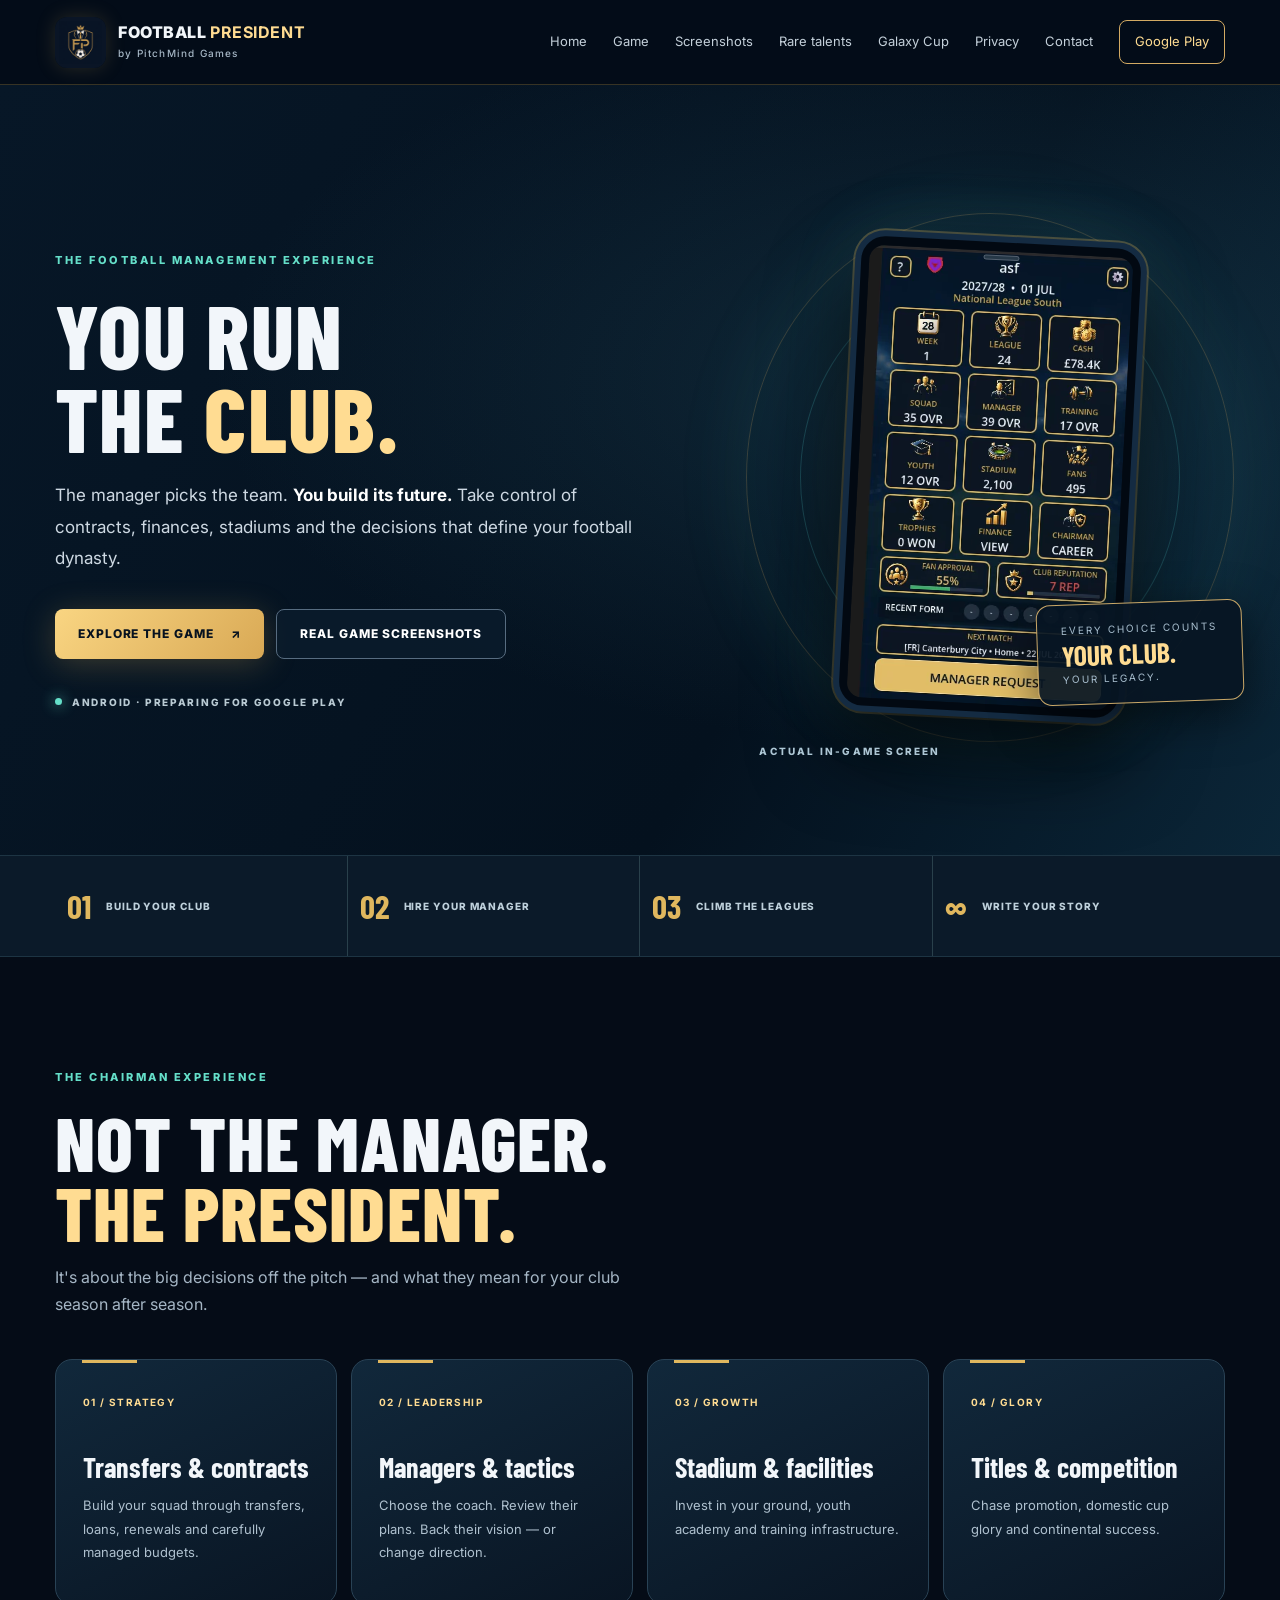
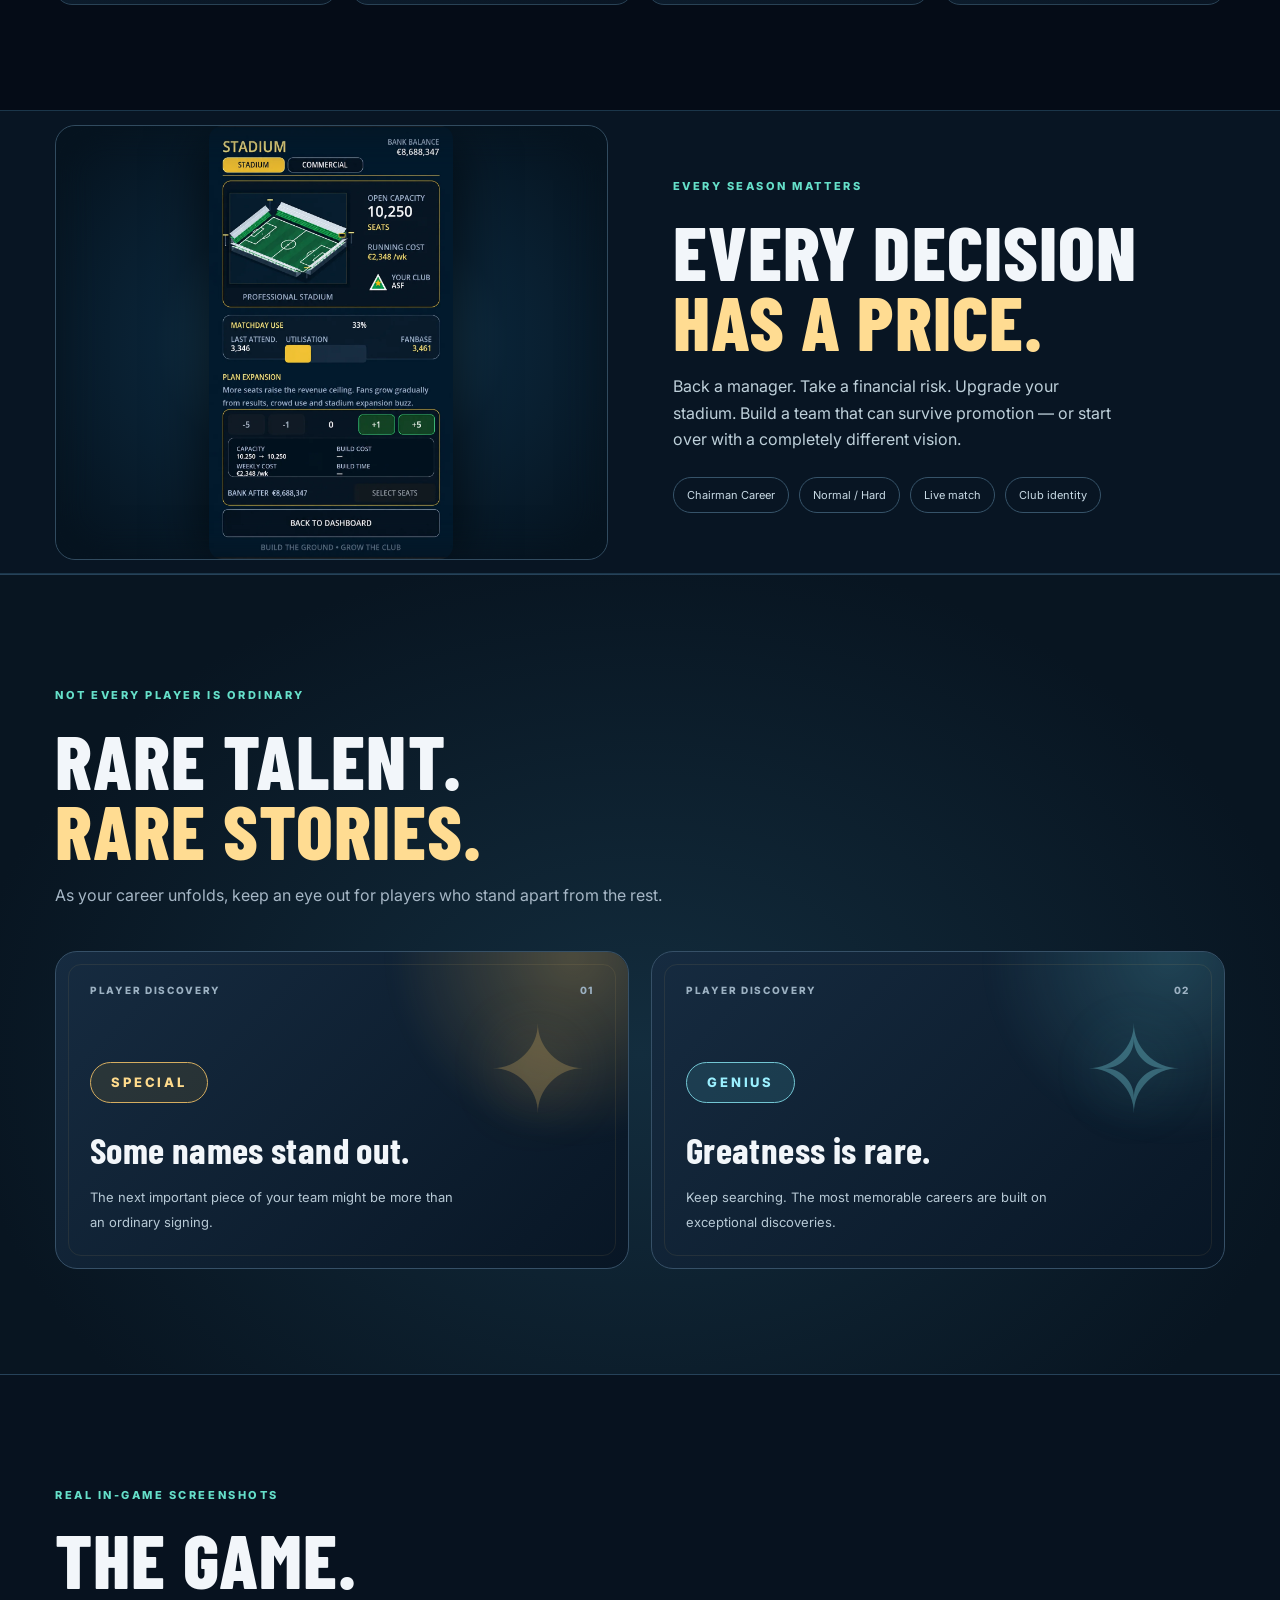
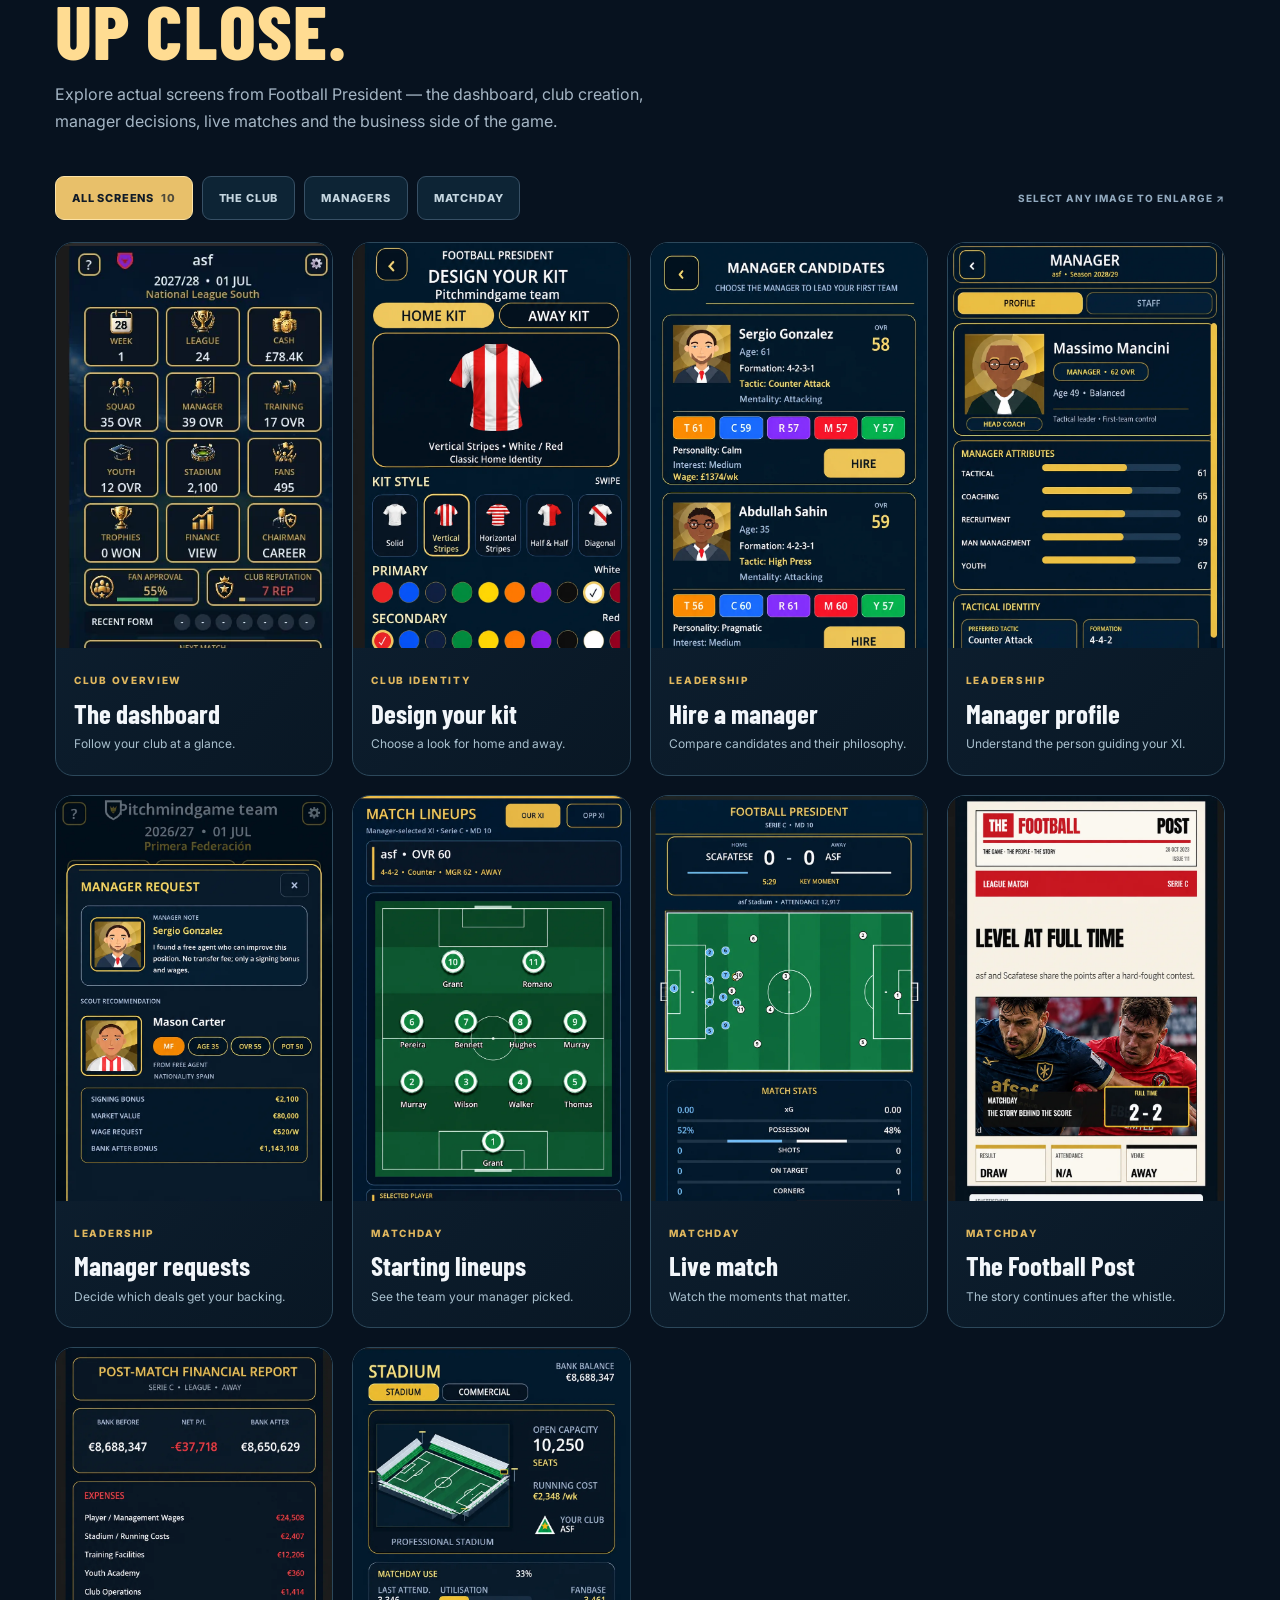
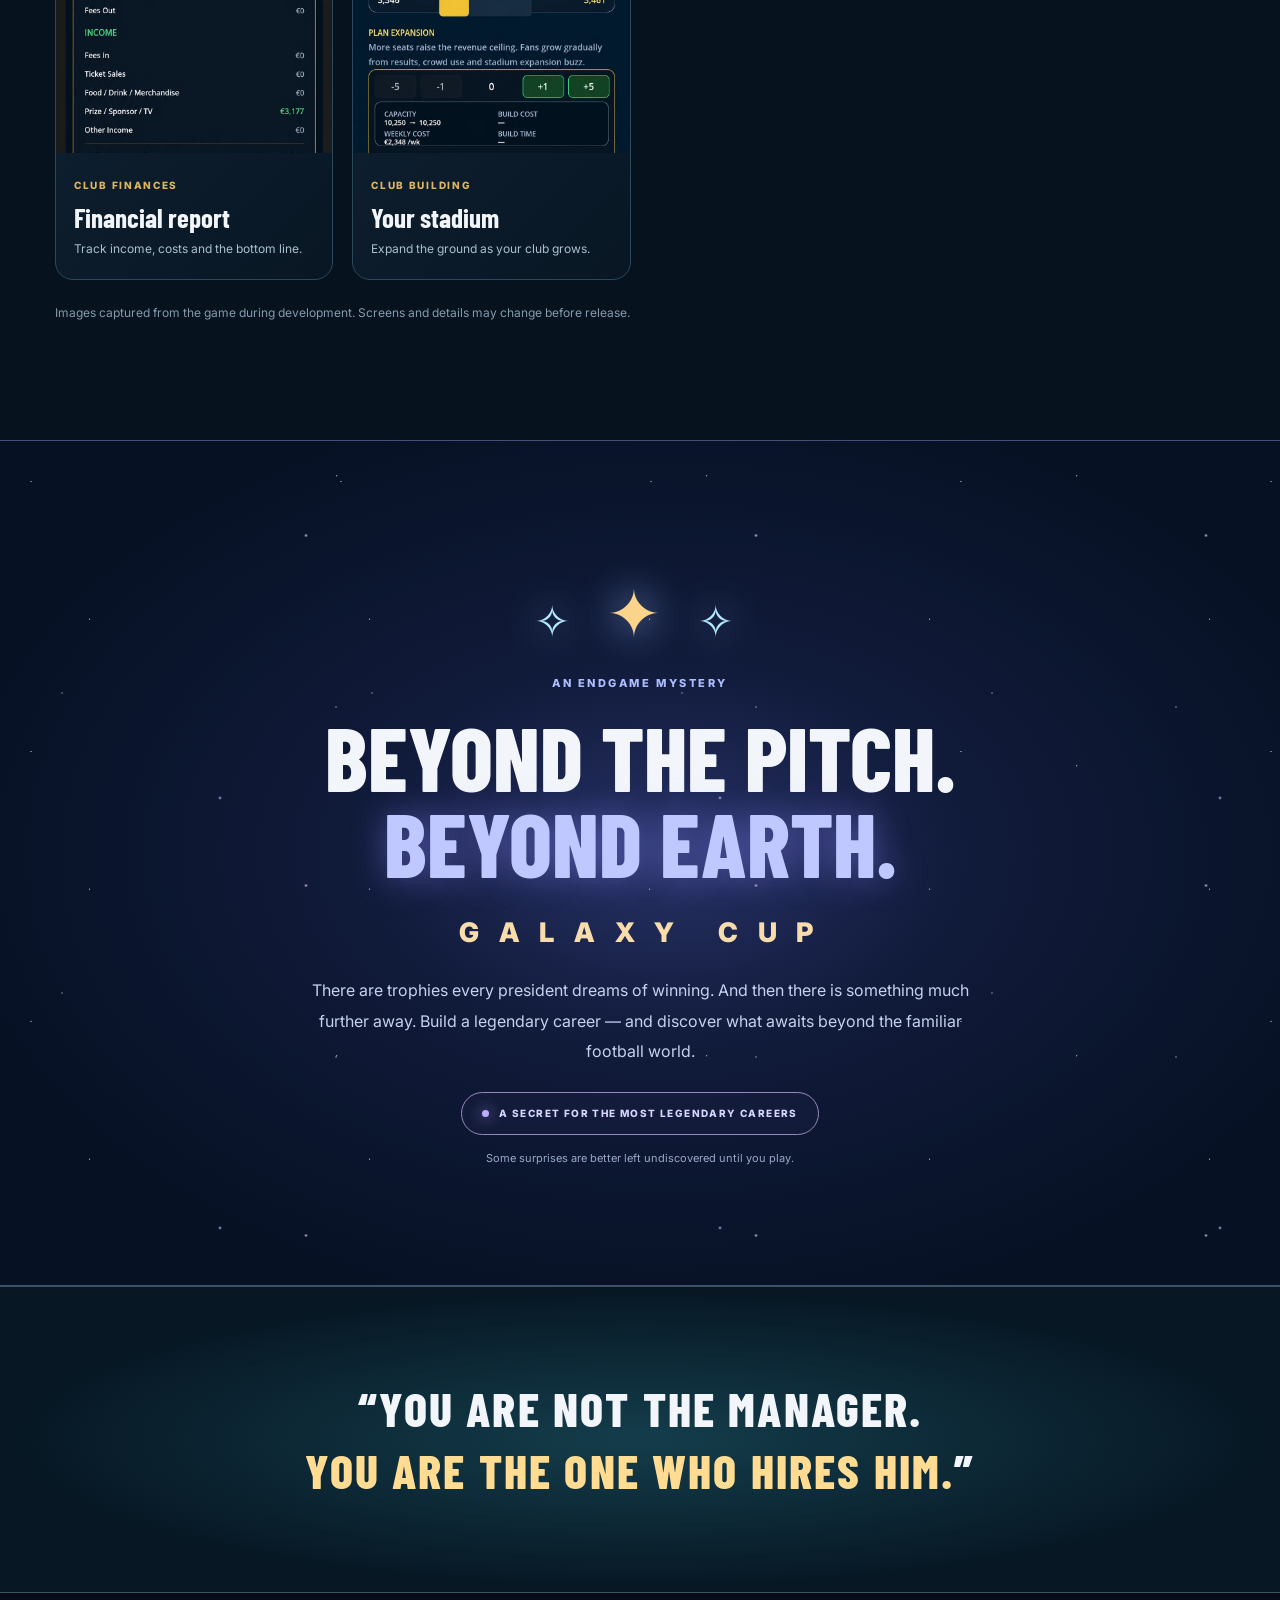
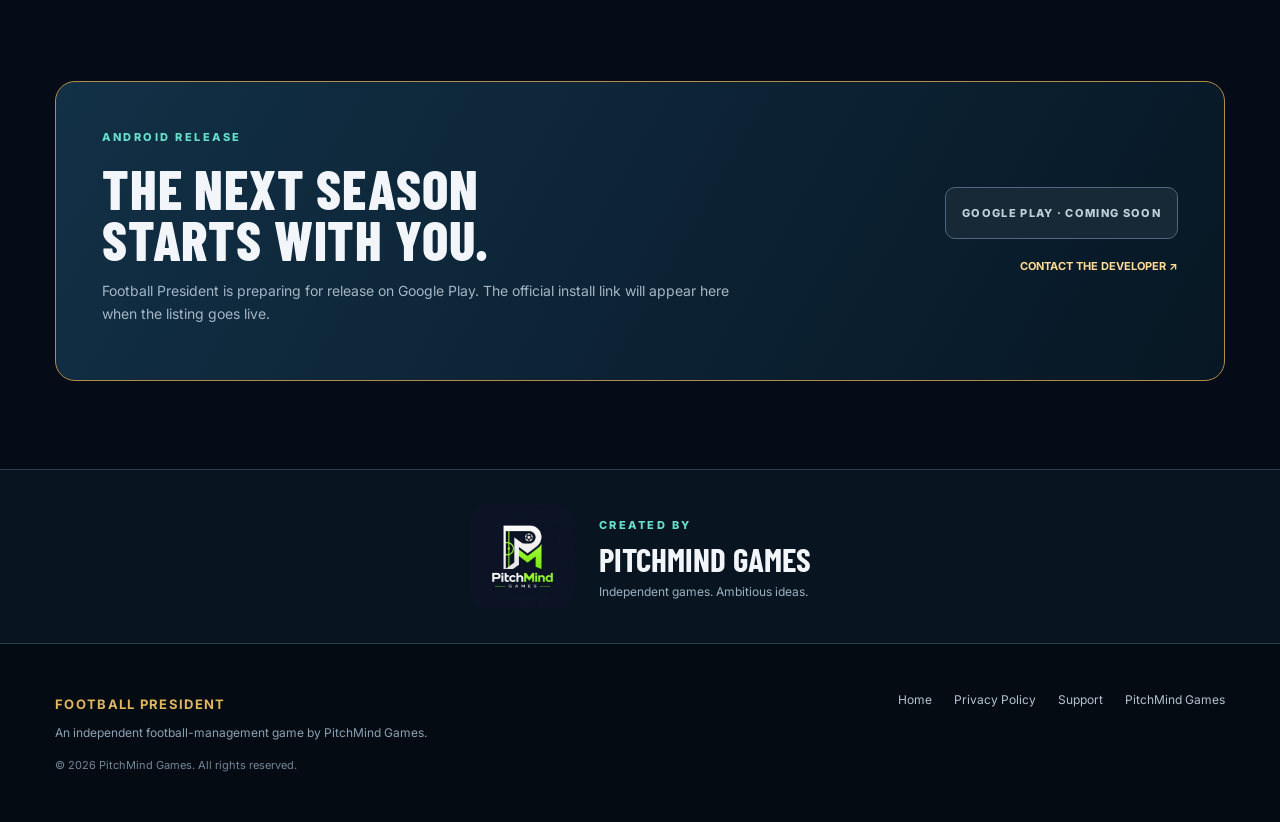
==== index.html @ 31996678 "Add files via upload Update Football President official website." ====
<!doctype html>
<html lang="en">
<head>
 <meta charset="UTF-8">
 <meta name="viewport" content="width=device-width, initial-scale=1">
 <meta name="theme-color" content="#050e1b">
 <meta name="author" content="PitchMind Games">
 <meta name="description" content="Football President is an Android football management game. Run the club, hire managers, manage transfers, build stadiums, discover rare talents and pursue a football legacy.">
 <link rel="icon" href="assets/football-president-icon.png">
 <link rel="stylesheet" href="css/styles.css">
 <title>Football President — Build the Club. Own the Future.</title>
</head>
<body>
 <header class="topbar">
  <div class="container nav">
   <a class="brand" href="index.html" aria-label="Football President home"><img src="assets/football-president-icon.png" alt=""><span>FOOTBALL <b>PRESIDENT</b><small>by PitchMind Games</small></span></a>
   <button type="button" class="mobile-menu" id="menuButton" aria-label="Toggle menu" aria-controls="siteNav" aria-expanded="false">☰</button>
   <nav id="siteNav" aria-label="Main navigation"><a href="index.html#home">Home</a><a href="index.html#features">Game</a><a href="index.html#screens">Screenshots</a><a href="index.html#secrets">Rare talents</a><a href="index.html#galaxy">Galaxy Cup</a><a href="privacy.html">Privacy</a><a href="contact.html">Contact</a><a class="nav-download" href="index.html#release">Google Play</a></nav>
  </div>
 </header>
 <main>
  <section class="hero" id="home"><div class="hero-bg" aria-hidden="true"></div>
   <div class="container hero-inner">
    <div class="hero-copy"><span class="eyebrow">THE FOOTBALL MANAGEMENT EXPERIENCE</span><h1>YOU RUN<br>THE <em>CLUB.</em></h1>
     <p class="intro">The manager picks the team. <strong>You build its future.</strong> Take control of contracts, finances, stadiums and the decisions that define your football dynasty.</p>
     <div class="hero-buttons"><a href="#features" class="btn btn-gold">EXPLORE THE GAME <span aria-hidden="true">↗</span></a><a href="#screens" class="btn btn-ghost">REAL GAME SCREENSHOTS</a></div>
     <div class="release-note"><span class="live-dot" aria-hidden="true"></span> ANDROID · PREPARING FOR GOOGLE PLAY</div>
    </div>
    <div class="hero-visual"><div class="hero-aura" aria-hidden="true"></div><div class="hero-phone"><div class="phone-camera" aria-hidden="true"></div><img src="assets/game-dashboard.webp" alt="Actual Football President Android dashboard showing the club's league, finances and career" width="372" height="639"></div><div class="float-box"><span>EVERY CHOICE COUNTS</span><strong>YOUR CLUB.</strong><small>YOUR LEGACY.</small></div><div class="hero-visual-label">ACTUAL IN-GAME SCREEN</div></div>
   </div>
  </section>
  <section class="stats" aria-label="Four pillars of the game"><div class="container stat-grid"><div><b>01</b><span>BUILD YOUR CLUB</span></div><div><b>02</b><span>HIRE YOUR MANAGER</span></div><div><b>03</b><span>CLIMB THE LEAGUES</span></div><div><b>∞</b><span>WRITE YOUR STORY</span></div></div></section>
  <section class="section" id="features"><div class="container">
   <div class="section-heading"><span class="eyebrow">THE CHAIRMAN EXPERIENCE</span><h2>NOT THE MANAGER.<br><em>THE PRESIDENT.</em></h2><p>It's about the big decisions off the pitch — and what they mean for your club season after season.</p></div>
   <div class="feature-grid"><article class="feature-card"><span class="feature-num">01 / STRATEGY</span><h3>Transfers &amp; contracts</h3><p>Build your squad through transfers, loans, renewals and carefully managed budgets.</p></article><article class="feature-card"><span class="feature-num">02 / LEADERSHIP</span><h3>Managers &amp; tactics</h3><p>Choose the coach. Review their plans. Back their vision — or change direction.</p></article><article class="feature-card"><span class="feature-num">03 / GROWTH</span><h3>Stadium &amp; facilities</h3><p>Invest in your ground, youth academy and training infrastructure.</p></article><article class="feature-card"><span class="feature-num">04 / GLORY</span><h3>Titles &amp; competition</h3><p>Chase promotion, domestic cup glory and continental success.</p></article></div>
  </div></section>
  <section class="spotlight"><div class="container spotlight-grid"><div class="spotlight-picture"><img src="assets/game-stadium.webp" alt="Actual stadium management screen from Football President"><div class="picture-fade" aria-hidden="true"></div></div><div class="spotlight-copy"><span class="eyebrow">EVERY SEASON MATTERS</span><h2>EVERY DECISION<br><em>HAS A PRICE.</em></h2><p>Back a manager. Take a financial risk. Upgrade your stadium. Build a team that can survive promotion — or start over with a completely different vision.</p><div class="pills"><span>Chairman Career</span><span>Normal / Hard</span><span>Live match</span><span>Club identity</span></div></div></div></section>
  <section class="section rarity-section" id="secrets"><div class="container">
   <div class="section-heading"><span class="eyebrow">NOT EVERY PLAYER IS ORDINARY</span><h2>RARE TALENT.<br><em>RARE STORIES.</em></h2><p>As your career unfolds, keep an eye out for players who stand apart from the rest.</p></div>
   <div class="rarity-grid">
    <article class="rarity-card special-card"><span class="rarity-top">PLAYER DISCOVERY <span>01</span></span><div class="rarity-symbol" aria-hidden="true">✦</div><span class="rarity-tag">SPECIAL</span><h3>Some names stand out.</h3><p>The next important piece of your team might be more than an ordinary signing.</p></article>
    <article class="rarity-card genius-card"><span class="rarity-top">PLAYER DISCOVERY <span>02</span></span><div class="rarity-symbol" aria-hidden="true">✧</div><span class="rarity-tag">GENIUS</span><h3>Greatness is rare.</h3><p>Keep searching. The most memorable careers are built on exceptional discoveries.</p></article>
   </div>
  </div></section>
  <section class="section screens-section" id="screens"><div class="container">
   <div class="section-heading"><span class="eyebrow">REAL IN-GAME SCREENSHOTS</span><h2>THE GAME.<br><em>UP CLOSE.</em></h2><p>Explore actual screens from Football President — the dashboard, club creation, manager decisions, live matches and the business side of the game.</p></div>
   <div class="gallery-toolbar" aria-label="Screenshot categories"><div class="gallery-filters" role="group" aria-label="Filter screenshots"><button type="button" class="filter-button active" data-filter="all" aria-pressed="true">ALL SCREENS <span>10</span></button><button type="button" class="filter-button" data-filter="club" aria-pressed="false">THE CLUB</button><button type="button" class="filter-button" data-filter="people" aria-pressed="false">MANAGERS</button><button type="button" class="filter-button" data-filter="match" aria-pressed="false">MATCHDAY</button></div><span class="gallery-tip">SELECT ANY IMAGE TO ENLARGE <span aria-hidden="true">↗</span></span></div>
   <div class="screenshot-grid" id="screenshotGrid">
<article class="shot-card" data-category="club">
   <button type="button" class="shot-view" data-gallery-index="0" data-image="assets/game-dashboard.webp" data-title="The dashboard" aria-label="Expand screenshot: The dashboard">
    <span class="shot-image"><img src="assets/game-dashboard.webp" alt="Football President dashboard with club balance and season overview" decoding="async"><span class="shot-hover" aria-hidden="true">VIEW FULL SCREEN <span>↗</span></span></span>
   </button><div class="shot-copy"><span>Club overview</span><h3>The dashboard</h3><p>Follow your club at a glance.</p></div>
  </article>
<article class="shot-card" data-category="club">
   <button type="button" class="shot-view" data-gallery-index="1" data-image="assets/game-kit-designer.webp" data-title="Design your kit" aria-label="Expand screenshot: Design your kit">
    <span class="shot-image"><img src="assets/game-kit-designer.webp" alt="Football President home kit design screen with striped jersey and selectable colors" decoding="async"><span class="shot-hover" aria-hidden="true">VIEW FULL SCREEN <span>↗</span></span></span>
   </button><div class="shot-copy"><span>Club identity</span><h3>Design your kit</h3><p>Choose a look for home and away.</p></div>
  </article>
<article class="shot-card" data-category="people">
   <button type="button" class="shot-view" data-gallery-index="2" data-image="assets/game-manager-candidates.webp" data-title="Hire a manager" aria-label="Expand screenshot: Hire a manager">
    <span class="shot-image"><img src="assets/game-manager-candidates.webp" alt="Football President manager candidates screen" decoding="async"><span class="shot-hover" aria-hidden="true">VIEW FULL SCREEN <span>↗</span></span></span>
   </button><div class="shot-copy"><span>Leadership</span><h3>Hire a manager</h3><p>Compare candidates and their philosophy.</p></div>
  </article>
<article class="shot-card" data-category="people">
   <button type="button" class="shot-view" data-gallery-index="3" data-image="assets/game-manager-profile.webp" data-title="Manager profile" aria-label="Expand screenshot: Manager profile">
    <span class="shot-image"><img src="assets/game-manager-profile.webp" alt="Football President manager profile with tactics and attributes" decoding="async"><span class="shot-hover" aria-hidden="true">VIEW FULL SCREEN <span>↗</span></span></span>
   </button><div class="shot-copy"><span>Leadership</span><h3>Manager profile</h3><p>Understand the person guiding your XI.</p></div>
  </article>
<article class="shot-card" data-category="people">
   <button type="button" class="shot-view" data-gallery-index="4" data-image="assets/game-manager-request.webp" data-title="Manager requests" aria-label="Expand screenshot: Manager requests">
    <span class="shot-image"><img src="assets/game-manager-request.webp" alt="Football President manager recruitment proposal screen" decoding="async"><span class="shot-hover" aria-hidden="true">VIEW FULL SCREEN <span>↗</span></span></span>
   </button><div class="shot-copy"><span>Leadership</span><h3>Manager requests</h3><p>Decide which deals get your backing.</p></div>
  </article>
<article class="shot-card" data-category="match">
   <button type="button" class="shot-view" data-gallery-index="5" data-image="assets/game-match-lineups.webp" data-title="Starting lineups" aria-label="Expand screenshot: Starting lineups">
    <span class="shot-image"><img src="assets/game-match-lineups.webp" alt="Football President tactical lineup display" decoding="async"><span class="shot-hover" aria-hidden="true">VIEW FULL SCREEN <span>↗</span></span></span>
   </button><div class="shot-copy"><span>Matchday</span><h3>Starting lineups</h3><p>See the team your manager picked.</p></div>
  </article>
<article class="shot-card" data-category="match">
   <button type="button" class="shot-view" data-gallery-index="6" data-image="assets/game-live-match.webp" data-title="Live match" aria-label="Expand screenshot: Live match">
    <span class="shot-image"><img src="assets/game-live-match.webp" alt="Football President live match playfield and match statistics" decoding="async"><span class="shot-hover" aria-hidden="true">VIEW FULL SCREEN <span>↗</span></span></span>
   </button><div class="shot-copy"><span>Matchday</span><h3>Live match</h3><p>Watch the moments that matter.</p></div>
  </article>
<article class="shot-card" data-category="match">
   <button type="button" class="shot-view" data-gallery-index="7" data-image="assets/game-football-post.webp" data-title="The Football Post" aria-label="Expand screenshot: The Football Post">
    <span class="shot-image"><img src="assets/game-football-post.webp" alt="Football President post-match newspaper screen" decoding="async"><span class="shot-hover" aria-hidden="true">VIEW FULL SCREEN <span>↗</span></span></span>
   </button><div class="shot-copy"><span>Matchday</span><h3>The Football Post</h3><p>The story continues after the whistle.</p></div>
  </article>
<article class="shot-card" data-category="club">
   <button type="button" class="shot-view" data-gallery-index="8" data-image="assets/game-postmatch-finances.webp" data-title="Financial report" aria-label="Expand screenshot: Financial report">
    <span class="shot-image"><img src="assets/game-postmatch-finances.webp" alt="Football President post-match financial report" decoding="async"><span class="shot-hover" aria-hidden="true">VIEW FULL SCREEN <span>↗</span></span></span>
   </button><div class="shot-copy"><span>Club finances</span><h3>Financial report</h3><p>Track income, costs and the bottom line.</p></div>
  </article>
<article class="shot-card" data-category="club">
   <button type="button" class="shot-view" data-gallery-index="9" data-image="assets/game-stadium.webp" data-title="Your stadium" aria-label="Expand screenshot: Your stadium">
    <span class="shot-image"><img src="assets/game-stadium.webp" alt="Football President stadium management screen" decoding="async"><span class="shot-hover" aria-hidden="true">VIEW FULL SCREEN <span>↗</span></span></span>
   </button><div class="shot-copy"><span>Club building</span><h3>Your stadium</h3><p>Expand the ground as your club grows.</p></div>
  </article>
   </div><p class="gallery-caption">Images captured from the game during development. Screens and details may change before release.</p>
  </div></section>
  <section class="galaxy-teaser" id="galaxy"><div class="galaxy-stars" aria-hidden="true"></div><div class="container galaxy-content"><div class="galaxy-mark" aria-hidden="true">✧ <span>✦</span> ✧</div><span class="eyebrow galaxy-eyebrow">AN ENDGAME MYSTERY</span><h2>BEYOND THE PITCH.<br><em>BEYOND EARTH.</em></h2><div class="galaxy-title">G A L A X Y &nbsp; C U P</div><p>There are trophies every president dreams of winning. And then there is something much further away. Build a legendary career — and discover what awaits beyond the familiar football world.</p><span class="galaxy-secret"><span class="secret-dot" aria-hidden="true"></span> A SECRET FOR THE MOST LEGENDARY CAREERS</span><small>Some surprises are better left undiscovered until you play.</small></div></section>
  <section class="statement"><div class="container"><p>“YOU ARE NOT THE MANAGER.<br><em>YOU ARE THE ONE WHO HIRES HIM.</em>”</p></div></section>
  <section class="section launch" id="release"><div class="container launch-box"><div><span class="eyebrow">ANDROID RELEASE</span><h2>THE NEXT SEASON<br>STARTS WITH YOU.</h2><p>Football President is preparing for release on Google Play. The official install link will appear here when the listing goes live.</p></div><div class="launch-action"><span class="pending">GOOGLE PLAY · COMING SOON</span><a href="contact.html">CONTACT THE DEVELOPER ↗</a></div></div></section>
  <section class="developer-strip"><div class="container developer-inner"><img src="assets/pitchmind-games-logo.webp" alt="PitchMind Games logo"><div><span class="eyebrow">CREATED BY</span><h2>PITCHMIND GAMES</h2><p>Independent games. Ambitious ideas.</p></div></div></section>
 </main>
 <footer class="site-footer"><div class="container footer-inner"><div><strong>FOOTBALL PRESIDENT</strong><p>An independent football-management game by PitchMind Games.</p><small>© <span id="year"></span> PitchMind Games. All rights reserved.</small></div><div class="footer-menu"><a href="index.html">Home</a><a href="privacy.html">Privacy Policy</a><a href="contact.html">Support</a><a href="https://flavjoshabani90.github.io/" rel="noopener noreferrer" target="_blank">PitchMind Games</a></div></div></footer>
 <dialog class="image-lightbox" id="imageLightbox" aria-label="Game screenshot viewer"><div class="lightbox-top"><p class="lightbox-counter" id="lightboxCounter"></p><button type="button" id="closeLightbox" class="lightbox-close" aria-label="Close screenshot">✕</button></div><div class="lightbox-body"><button type="button" class="lightbox-nav previous" id="previousImage" aria-label="Previous screenshot">‹</button><img id="lightboxImage" alt="Game screenshot"><button type="button" class="lightbox-nav next" id="nextImage" aria-label="Next screenshot">›</button></div><p class="lightbox-title" id="lightboxTitle"></p><p class="lightbox-hint">Swipe or use ← → to browse · Esc to close</p></dialog>
 <script src="js/site.js"></script>
</body></html>
---- css/styles.css ----
@import url('https://fonts.googleapis.com/css2?family=Barlow+Condensed:wght@500;600;700;800&family=Inter:wght@400;500;600;700;800&display=swap');
:root{--bg:#050c17;--navy:#0b1b2c;--card:#0e2132;--edge:#243d50;--gold:#e0b75e;--gold2:#ffdc92;--teal:#65dfc9;--text:#f2f6fa;--muted:#a5b6c5}*{box-sizing:border-box}html{scroll-behavior:smooth}body{margin:0;background:var(--bg);color:var(--text);font-family:'Inter',system-ui,-apple-system,Arial,sans-serif;line-height:1.65;overflow-x:hidden}a{color:inherit;text-decoration:none}button{font:inherit}img{max-width:100%;display:block}.container{width:min(1170px,calc(100% - 40px));margin-inline:auto}.topbar{position:sticky;top:0;z-index:100;background:rgba(4,13,25,.95);backdrop-filter:blur(18px);border-bottom:1px solid rgba(212,169,75,.25)}.nav{min-height:84px;display:flex;align-items:center;justify-content:space-between;gap:24px}.brand{display:flex;align-items:center;gap:12px;flex-shrink:0}.brand img{width:51px;height:51px;object-fit:contain;border-radius:12px;box-shadow:0 0 20px #e4b65e2c}.brand span{font-size:16px;font-weight:850;letter-spacing:.035em;line-height:1.12}.brand b{color:var(--gold2)}.brand small{display:block;color:var(--muted);font-size:10px;font-weight:500;letter-spacing:.12em;margin-top:6px}.nav nav{display:flex;align-items:center;gap:26px}.nav nav a{font-size:13px;color:#c4d0da;transition:.2s}.nav nav a:hover{color:var(--gold2)}.nav-download{border:1px solid #d3aa63;border-radius:8px;padding:10px 15px!important;color:var(--gold2)!important}.mobile-menu{display:none;cursor:pointer;background:#12263a;border:1px solid #4a677c;color:white;border-radius:7px;font-size:22px;padding:3px 12px}.eyebrow{font-size:11px;font-weight:800;color:var(--teal);letter-spacing:.23em}.hero{position:relative;min-height:630px;display:flex;align-items:center;isolation:isolate;background:radial-gradient(ellipse at 80% 30%,#143b53 0%,#061321 46%,#050c17 88%)}.hero-bg{position:absolute;inset:0;background:linear-gradient(90deg,#040d1b 3%,rgba(4,13,27,.92) 32%,rgba(4,13,27,.48) 100%),url('../assets/stadium-hero.webp') center/cover;z-index:-1;opacity:.82}.hero-inner{display:grid;grid-template-columns:1.15fr .85fr;gap:65px;align-items:center;padding:105px 0 90px}.hero h1,.section h2,.spotlight h2,.launch h2,.legal-heading h1{font-family:'Barlow Condensed','Arial Narrow',Arial,sans-serif;font-weight:800;font-stretch:condensed;letter-spacing:.015em;line-height:.92}.hero h1{font-size:clamp(70px,7vw,112px);margin:22px 0 22px}.hero h1 em,.section h2 em,.spotlight h2 em,.statement em{font-style:normal;color:var(--gold2)}.intro{font-size:17px;color:#ced9e3;max-width:590px;line-height:1.85}.intro strong{color:#fff}.hero-buttons{display:flex;gap:12px;flex-wrap:wrap;margin-top:34px}.btn{display:inline-flex;align-items:center;justify-content:center;gap:18px;min-height:50px;padding:14px 23px;font-size:12px;font-weight:800;letter-spacing:.075em;border-radius:8px;transition:transform .2s,box-shadow .2s,background .2s}.btn:hover{transform:translateY(-2px)}.btn-gold{color:#07121f;background:linear-gradient(130deg,#f9d582,#d9a955);box-shadow:0 5px 32px #d8ad5340}.btn-ghost{color:white;border:1px solid #576c80;background:#0a1c2ccc}.btn-ghost:hover{border-color:var(--teal)}.release-note{display:flex;align-items:center;gap:10px;font-size:10px;font-weight:800;letter-spacing:.17em;margin-top:35px;color:#b9cad3}.live-dot{width:7px;height:7px;background:var(--teal);border-radius:50%;box-shadow:0 0 14px var(--teal)}.hero-visual{position:relative;display:flex;flex-direction:column;align-items:center;justify-content:center;min-height:440px}.hero-aura{position:absolute;inset:3% 5%;border:1px solid #d6b66e38;border-radius:50%;box-shadow:inset 0 0 95px #43dace0d,0 0 80px #54d6c416}.hero-aura:before{content:'';position:absolute;inset:11%;border:1px solid #55d1d43b;border-radius:50%}.game-icon-large{position:relative;width:min(340px,75%);filter:drop-shadow(0 20px 40px #031119)}.game-icon-large img{border-radius:20px}.float-box{position:absolute;bottom:0;right:0;background:#071523eb;border:1px solid #c9a767;border-radius:14px;padding:17px 24px;box-shadow:0 14px 45px #0008;transform:rotate(-2deg)}.float-box span,.float-box small{display:block;font-size:10px;letter-spacing:.2em;color:#a9bfcf}.float-box strong{font-family:'Barlow Condensed',sans-serif;font-size:28px;display:block;color:var(--gold2);line-height:1.15}.stats{background:#0b1a29;border-block:1px solid #1d3443}.stat-grid{display:grid;grid-template-columns:repeat(4,1fr)}.stat-grid div{display:flex;align-items:center;gap:15px;padding:23px 12px;border-right:1px solid #29404b}.stat-grid div:last-child{border:0}.stat-grid b{font-family:'Barlow Condensed';font-size:33px;color:var(--gold)}.stat-grid span{font-size:10px;letter-spacing:.09em;font-weight:800;color:#bed0db}.section{padding:105px 0}.section-heading{max-width:690px;margin-bottom:42px}.section h2,.spotlight h2{font-size:clamp(52px,6vw,79px);margin:17px 0}.section-heading p{max-width:610px;color:var(--muted);font-size:16px}.feature-grid{display:grid;grid-template-columns:repeat(4,1fr);gap:14px}.feature-card{position:relative;min-height:230px;border:1px solid #294255;background:linear-gradient(154deg,#11283b,#091523);border-radius:17px;padding:27px;overflow:hidden}.feature-card:before{position:absolute;content:'';height:3px;width:55px;top:0;left:26px;background:var(--gold)}.feature-num{font-size:10px;color:var(--gold2);letter-spacing:.14em;font-weight:700}.feature-card h3{font-family:'Barlow Condensed';font-size:28px;margin:40px 0 10px;line-height:1}.feature-card p{font-size:13px;color:#afc1cf;line-height:1.8}.spotlight{background:#081523;border-block:1px solid #1b364a}.spotlight-grid{display:grid;grid-template-columns:1fr 1fr;gap:65px;align-items:center}.spotlight-picture{height:435px;position:relative;overflow:hidden}.spotlight-picture img{width:100%;height:100%;object-fit:cover}.picture-fade{position:absolute;inset:0;box-shadow:inset 0 0 70px #05101a;pointer-events:none}.spotlight-copy{padding:60px 0}.spotlight-copy p{color:#bed0da;max-width:450px;font-size:16px}.pills{display:flex;gap:10px;flex-wrap:wrap;margin-top:25px}.pills span{border:1px solid #365369;border-radius:50px;padding:8px 13px;font-size:11px;color:#c9dbe6}.gallery{display:grid;grid-template-columns:repeat(3,1fr);gap:20px}.gallery-card{overflow:hidden;background:#0e2030;border:1px solid #294153;border-radius:15px}.gallery-card img{height:260px;width:100%;object-fit:cover}.gallery-card h3{font-family:'Barlow Condensed';font-size:27px;margin:23px 23px 5px}.gallery-card p{font-size:13px;color:var(--muted);margin:0 23px 25px}.gallery-caption{color:#849baa;font-size:12px;margin-top:15px}.statement{text-align:center;padding:90px 0;background:radial-gradient(ellipse at center,#143d4b 0%,#071724 70%);border-block:1px solid #395455}.statement p{font-size:clamp(25px,4vw,48px);font-family:'Barlow Condensed';font-weight:800;letter-spacing:.045em;line-height:1.3;margin:0}.launch{padding:88px 0}.launch-box{display:grid;grid-template-columns:1fr auto;gap:50px;align-items:center;background:linear-gradient(120deg,#123046,#071724);border:1px solid #b38c47;border-radius:20px;padding:40px 46px}.launch h2{font-size:55px;margin:15px 0}.launch p{max-width:630px;color:var(--muted);font-size:14px}.launch-action{display:flex;align-items:flex-end;flex-direction:column;gap:18px}.pending{font-size:11px;font-weight:800;letter-spacing:.12em;background:#172837;border:1px solid #50677d;border-radius:10px;padding:16px;color:#bed1db}.launch-action a{font-size:11px;font-weight:700;color:var(--gold2)}.site-footer{border-top:1px solid #29404d;background:#050b13;padding:46px 0}.footer-inner{display:flex;justify-content:space-between;gap:30px}.footer-inner strong{color:var(--gold);font-size:13px;letter-spacing:.1em}.footer-inner p{color:#8ba1b2;font-size:12px;margin:7px 0}.footer-inner small{color:#728698;font-size:11px}.footer-menu{display:flex;align-items:flex-start;gap:22px;flex-wrap:wrap}.footer-menu a{color:#b3c3d0;font-size:12px}.footer-menu a:hover,.legal-panel a:hover{color:var(--gold2)}.legal-page{min-height:75vh;padding:70px 0 100px;background:radial-gradient(ellipse at 85% 15%,#133247 0%,#071321 50%,#050c17 100%)}.narrow{max-width:900px}.back-link{font-weight:800;letter-spacing:.13em;color:var(--teal);font-size:11px}.legal-heading{margin:30px 0}.legal-heading h1{font-size:clamp(50px,8vw,78px);margin:14px 0}.legal-heading p{font-size:13px;color:#a4b7c6}.legal-panel{border:1px solid #315062;background:#091a2be9;border-radius:18px;padding:35px 40px}.legal-panel h2{font-size:18px;margin:35px 0 9px;color:#f3cb80}.legal-panel h2:first-child{margin-top:0}.legal-panel p{font-size:14px;line-height:1.95;color:#c5d5e1}.legal-panel a,.contact-bottom a{color:#83e8d8;text-decoration:underline;text-underline-offset:3px}.legal-footnote{color:#8296a8;font-size:12px}.contact-grid{display:grid;grid-template-columns:1fr 1fr;gap:20px}.contact-card{background:#0b2031;border:1px solid #355166;border-radius:18px;padding:32px}.contact-card h2{font-size:21px;margin:20px 0 9px}.contact-card p{color:var(--muted);font-size:14px;min-height:90px}.contact-symbol{height:48px;width:48px;border:1px solid var(--gold);color:var(--gold);border-radius:14px;display:grid;place-items:center;font-size:29px}.contact-bottom{text-align:center;margin-top:35px;font-size:13px;color:var(--muted)}
@media(max-width:980px){.feature-grid{grid-template-columns:repeat(2,1fr)}.hero-inner{gap:20px}.nav nav{gap:14px}.stat-grid{grid-template-columns:repeat(2,1fr)}.stat-grid div{border-bottom:1px solid #29404b}.spotlight-grid{gap:35px}.gallery-card img{height:190px}}
@media(max-width:680px){.container{width:min(100% - 28px,1170px)}.nav{min-height:65px}.brand img{width:42px;height:42px}.brand span{font-size:13px}.mobile-menu{display:block}.nav nav{display:none;position:absolute;top:65px;left:0;right:0;background:#071728;border-bottom:1px solid #365065;flex-direction:column;align-items:stretch;padding:18px 24px;gap:0}.nav nav.open{display:flex}.nav nav a{padding:11px 0}.nav nav .nav-download{padding:10px 15px!important;margin-top:10px;text-align:center}.hero-inner{grid-template-columns:1fr;padding:65px 0 52px;gap:34px}.hero h1{font-size:71px}.intro{font-size:14px}.hero-visual{min-height:300px}.game-icon-large{width:230px}.float-box{bottom:0;right:0;padding:12px}.float-box strong{font-size:19px}.float-box span,.float-box small{font-size:9px}.stat-grid div{gap:10px;padding:15px 5px}.stat-grid b{font-size:25px}.stat-grid span{font-size:9px}.section{padding:68px 0}.section h2,.spotlight h2{font-size:58px}.feature-grid{grid-template-columns:1fr}.feature-card{min-height:175px}.feature-card h3{margin-top:20px}.spotlight-grid{grid-template-columns:1fr}.spotlight-picture{height:260px}.spotlight-copy{padding:28px 0 55px}.gallery{grid-template-columns:1fr}.gallery-card img{height:225px}.statement{padding:60px 0}.launch-box{grid-template-columns:1fr;padding:26px;gap:15px}.launch h2{font-size:46px}.launch-action{align-items:flex-start}.footer-inner{flex-direction:column}.legal-page{padding:50px 0 70px}.legal-panel{padding:22px}.contact-grid{grid-template-columns:1fr}.contact-card p{min-height:auto}}
@media(prefers-reduced-motion:reduce){html{scroll-behavior:auto}*{transition:none!important}}

/* === Official game screenshot gallery and hidden-world teaser === */
html{scroll-padding-top:92px}
a:focus-visible,button:focus-visible{outline:3px solid var(--teal);outline-offset:3px}
.hero-visual{min-height:575px}
.hero-aura{inset:4% -2%;border-radius:50%}
.hero-phone{position:relative;z-index:1;background:#020912;border:6px solid #142b42;border-radius:30px;padding:9px 8px 8px;box-shadow:0 40px 80px #000b,0 0 0 2px #d6ae5a55,0 0 70px #61dce51c;width:min(292px,79%);transform:rotate(3deg);transition:transform .3s}
.hero-phone:hover{transform:rotate(0deg) translateY(-5px)}
.hero-phone img{width:100%;height:auto;border-radius:15px;display:block}
.phone-camera{position:absolute;z-index:2;top:13px;left:50%;width:36px;height:5px;transform:translateX(-50%);border-radius:99px;background:#263847;border:1px solid #536070}
.hero-visual .float-box{z-index:2;bottom:62px;right:-18px}
.hero-visual-label{position:absolute;bottom:6px;left:4px;z-index:2;color:#aec7d5;font-size:10px;letter-spacing:.22em;font-weight:800}
.rarity-section{background:radial-gradient(ellipse at 50% 60%,#132d3e,#081521 75%);border-block:1px solid #264259}
.rarity-grid{display:grid;grid-template-columns:1fr 1fr;gap:22px}
.rarity-card{position:relative;min-height:318px;border-radius:22px;padding:30px 34px;isolation:isolate;overflow:hidden;border:1px solid #365067;background:linear-gradient(135deg,#162b40,#081625)}
.rarity-card:before{content:'';position:absolute;z-index:-1;width:370px;height:370px;right:-130px;top:-180px;border-radius:50%;filter:blur(9px);background:radial-gradient(circle,#ffcb6544,transparent 70%)}
.genius-card:before{background:radial-gradient(circle,#6fddee33,transparent 70%)}
.rarity-card:after{content:'';position:absolute;inset:12px;border:1px solid #d9b4671a;border-radius:13px;z-index:-1}
.rarity-top{display:flex;justify-content:space-between;color:#9cb1c2;font-size:10px;letter-spacing:.17em;font-weight:800}
.rarity-symbol{position:absolute;right:40px;top:57px;font-size:120px;line-height:1;color:#f3c56a3e;text-shadow:0 0 65px #eab4584d}
.genius-card .rarity-symbol{color:#7ddce755;text-shadow:0 0 60px #5de1e644}
.rarity-tag{display:inline-block;color:#ffdb8c;letter-spacing:.22em;font-weight:800;font-size:13px;border:1px solid #d5ad60;border-radius:60px;padding:9px 20px;margin:64px 0 16px;background:#bb922821}
.genius-card .rarity-tag{color:#9bf0ff;border-color:#73c6d3;background:#53bfd025}
.rarity-card h3{font-family:'Barlow Condensed',Arial,sans-serif;font-size:37px;letter-spacing:.01em;margin:0 0 5px}
.rarity-card p{position:relative;max-width:365px;color:#b7c9d5;font-size:13px;margin:0;line-height:1.85}
.screens-section{background:#07121f}
.screens-section .section-heading{max-width:800px}
.gallery-toolbar{display:flex;align-items:center;justify-content:space-between;gap:18px;margin-bottom:22px}
.gallery-filters{display:flex;flex-wrap:wrap;gap:9px}
.filter-button{cursor:pointer;padding:12px 16px;background:#0d2435;color:#c4d5df;border:1px solid #375065;border-radius:9px;font-size:11px;font-weight:800;letter-spacing:.075em;transition:.2s}
.filter-button.active,.filter-button:hover{background:#e8c06a;color:#101b28;border-color:#fce2a5}
.filter-button span{opacity:.7;margin-left:4px}
.gallery-tip{font-size:10px;color:#92aabf;font-weight:750;letter-spacing:.1em;white-space:nowrap}
.screenshot-grid{display:grid;grid-template-columns:repeat(4,minmax(0,1fr));gap:19px}
.shot-card{min-width:0;overflow:hidden;border-radius:18px;background:linear-gradient(135deg,#102437,#091724);border:1px solid #2c485b;transition:border-color .2s,transform .2s}
.shot-card:hover{transform:translateY(-4px);border-color:#d4ab58}
.shot-card[hidden]{display:none}
.shot-view{display:block;cursor:zoom-in;width:100%;padding:0;border:0;background:#050e19}
.shot-image{display:block;position:relative;overflow:hidden;aspect-ratio:3/4.4;background:#04111e}
.shot-image img{width:100%;height:100%;object-fit:cover;object-position:top;transition:transform .35s;display:block}
.shot-view:hover .shot-image img{transform:scale(1.04)}
.shot-hover{position:absolute;inset:auto 0 0;display:flex;justify-content:space-between;align-items:center;padding:35px 16px 15px;background:linear-gradient(transparent,#03121ff2);color:#ffe2a2;font-size:10px;font-weight:800;letter-spacing:.1em;opacity:0;transition:opacity .2s}
.shot-hover span{font-size:23px}
.shot-view:hover .shot-hover,.shot-view:focus-visible .shot-hover{opacity:1}
.shot-copy{padding:17px 18px 21px}
.shot-copy>span{color:var(--gold);font-size:10px;font-weight:800;letter-spacing:.17em;text-transform:uppercase}
.shot-copy h3{font-size:27px;line-height:1.1;font-family:'Barlow Condensed',Arial,sans-serif;margin:7px 0 6px}
.shot-copy p{font-size:12px;color:#a9c0ce;margin:0;line-height:1.6}
.gallery-caption{margin-top:23px}
.galaxy-teaser{position:relative;isolation:isolate;overflow:hidden;padding:118px 0;border-block:1px solid #445075;background:radial-gradient(ellipse at 52% 49%,#273266 0%,#111b3b 31%,#061124 77%)}
.galaxy-stars{position:absolute;inset:0;z-index:-1;pointer-events:none;opacity:.85;background-image:radial-gradient(1px 1px at 10% 15%,#fff,transparent),radial-gradient(2px 2px at 68% 27%,#e2c7ff,transparent),radial-gradient(1px 1px at 80% 76%,#fff,transparent),radial-gradient(1px 1px at 32% 66%,#fff,transparent),radial-gradient(2px 2px at 44% 83%,#c9bfff,transparent),radial-gradient(1px 1px at 91% 12%,#fff,transparent),radial-gradient(1px 1px at 20% 84%,#d6faff,transparent);background-size:310px 270px,450px 350px,420px 350px,280px 270px,500px 430px,370px 290px,310px 300px}
.galaxy-content{max-width:840px;text-align:center}
.galaxy-mark{font-size:44px;color:#b5e9ff;letter-spacing:.28em;text-shadow:0 0 40px #97baff}
.galaxy-mark span{color:#fbd48b;font-size:66px}
.galaxy-eyebrow{display:inline-block;margin-top:5px;color:#adbdff}
.galaxy-content h2{font-family:'Barlow Condensed',Arial,sans-serif;font-size:clamp(50px,7vw,92px);line-height:.95;margin:20px 0 12px;font-weight:800}
.galaxy-content h2 em{font-style:normal;color:#bfc8ff;text-shadow:0 0 35px #8c88ff7a}
.galaxy-title{color:#f9dcac;font-size:clamp(18px,3vw,27px);letter-spacing:.27em;font-weight:850;margin:26px 0 20px}
.galaxy-content p{max-width:670px;margin:0 auto 26px;font-size:16px;color:#c5d1ed;line-height:1.9}
.galaxy-secret{display:inline-flex;align-items:center;gap:10px;padding:12px 20px;border:1px solid #9889bd;color:#d6d5ff;border-radius:80px;background:#151d3cb0;font-size:10px;font-weight:800;letter-spacing:.14em}
.secret-dot{width:7px;height:7px;background:#beaaff;border-radius:50%;box-shadow:0 0 15px #beaaff}
.galaxy-content small{display:block;margin-top:14px;color:#9aa8c8;font-size:11px}
.developer-strip{background:#081420;border-top:1px solid #294054;padding:34px 0}
.developer-inner{display:flex;align-items:center;justify-content:center;gap:24px}
.developer-inner img{width:105px;height:105px;object-fit:contain;border-radius:18px}
.developer-inner h2{font-family:'Barlow Condensed',Arial,sans-serif;font-size:33px;line-height:1;margin:6px 0}
.developer-inner p{font-size:12px;color:#9db1bf;margin:0}
.image-lightbox{position:fixed;width:min(910px,calc(100vw - 26px));max-width:none;max-height:calc(100dvh - 26px);height:calc(100dvh - 26px);padding:0 20px 14px;border:1px solid #9c834f;border-radius:18px;background:#04101f;color:#fff;box-shadow:0 30px 100px #000d}
.image-lightbox::backdrop{background:#01040bea;backdrop-filter:blur(9px)}
.image-lightbox[open]{display:flex;flex-direction:column}
.lightbox-top{display:flex;align-items:center;justify-content:space-between;gap:15px;flex:0 0 54px}
.lightbox-counter{font-size:11px;font-weight:800;color:#d1bd8f;letter-spacing:.15em}
.lightbox-close{cursor:pointer;font-size:19px;color:#fff;background:#14283b;border:1px solid #637587;padding:6px 13px;border-radius:9px}
.lightbox-body{min-height:0;position:relative;display:flex;align-items:center;justify-content:center;flex:1}
.lightbox-body img{height:100%;width:auto;max-width:100%;object-fit:contain;filter:drop-shadow(0 12px 28px #0009)}
.lightbox-nav{position:absolute;z-index:2;top:50%;transform:translateY(-50%);border:1px solid #75869b;background:#06192de6;color:white;border-radius:50%;width:46px;height:46px;font-size:32px;line-height:1;cursor:pointer}
.lightbox-nav.previous{left:3px}.lightbox-nav.next{right:3px}
.lightbox-title{font-family:'Barlow Condensed',Arial,sans-serif;font-size:23px;font-weight:700;text-align:center;margin:9px 0 0}
.lightbox-hint{text-align:center;color:#8fa8bb;font-size:10px;margin:2px 0 0}
@media(max-width:1100px){.nav nav{gap:13px}.nav nav a{font-size:11px}.screenshot-grid{grid-template-columns:repeat(3,minmax(0,1fr))}.hero-visual .float-box{right:0}}
@media(max-width:980px){.hero-visual{min-height:500px}.hero-phone{width:min(260px,78%)}.screenshot-grid{grid-template-columns:repeat(3,minmax(0,1fr))}.gallery-tip{display:none}}
@media(max-width:680px){html{scroll-padding-top:67px}.hero-inner{padding:67px 0 43px}.hero-visual{min-height:478px}.hero-phone{width:240px;max-width:74%}.hero-visual .float-box{bottom:52px;right:1px}.hero-visual-label{left:8px}.rarity-grid{grid-template-columns:1fr}.rarity-card{min-height:280px;padding:25px}.rarity-symbol{top:39px}.rarity-tag{margin-top:50px}.screens-section .section-heading{margin-bottom:26px}.gallery-toolbar{margin-bottom:16px}.gallery-filters{gap:7px}.filter-button{font-size:10px;padding:10px 12px}.screenshot-grid{grid-template-columns:repeat(2,minmax(0,1fr));gap:12px}.shot-copy{padding:13px 12px 17px}.shot-copy h3{font-size:22px}.shot-copy p{font-size:11px}.shot-copy>span{font-size:9px}.shot-hover{opacity:1;padding:15px 9px 9px;font-size:9px}.galaxy-teaser{padding:82px 0}.galaxy-content p{font-size:14px}.galaxy-title{letter-spacing:.12em}.galaxy-secret{letter-spacing:.06em;padding:11px}.developer-inner img{width:80px;height:80px}.developer-inner h2{font-size:27px}.image-lightbox{padding:0 7px 12px}.lightbox-nav{width:38px;height:38px;font-size:25px}.lightbox-nav.previous{left:0}.lightbox-nav.next{right:0}}
@media(max-width:370px){.hero h1{font-size:59px}.screenshot-grid{gap:9px}.filter-button{padding:8px 9px}.shot-copy h3{font-size:20px}}
@media(prefers-reduced-motion:reduce){.hero-phone:hover{transform:rotate(3deg)}.shot-card:hover{transform:none}.shot-view:hover .shot-image img{transform:none}}

/* Show real game imagery rather than the earlier text-heavy stadium promo background. */
.hero-bg{background:radial-gradient(ellipse at 75% 38%,#224b5e63,transparent 55%),linear-gradient(120deg,#071727,#04111e 63%,#0b2638);opacity:1}
.spotlight-picture{display:flex;align-items:center;justify-content:center;border:1px solid #314b5f;border-radius:20px;background:radial-gradient(ellipse at center,#22516a 0%,#0a2336 45%,#061420 92%)}
.spotlight-picture img{height:100%;width:auto;max-width:100%;object-fit:contain;border-radius:13px;filter:drop-shadow(0 10px 30px #000b)}
.spotlight-picture .picture-fade{box-shadow:inset 0 0 45px #061420; border-radius:20px}
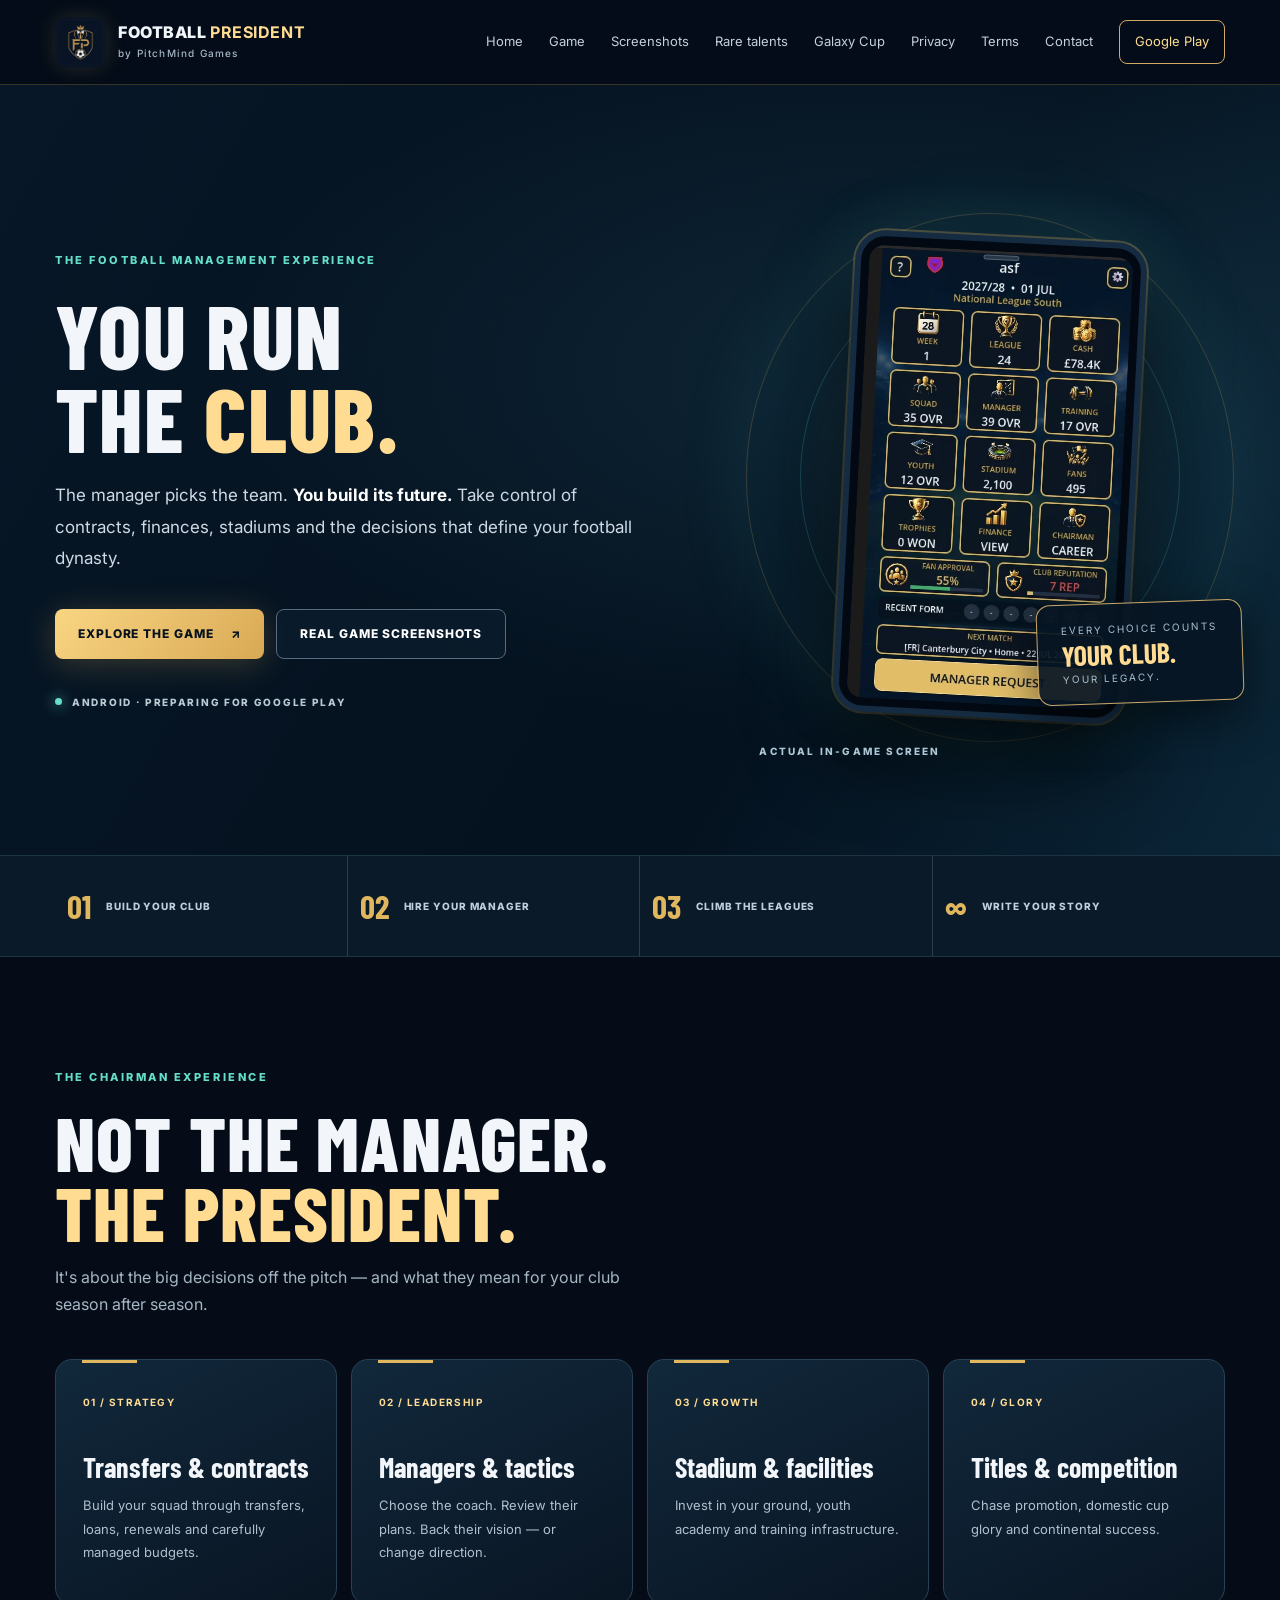
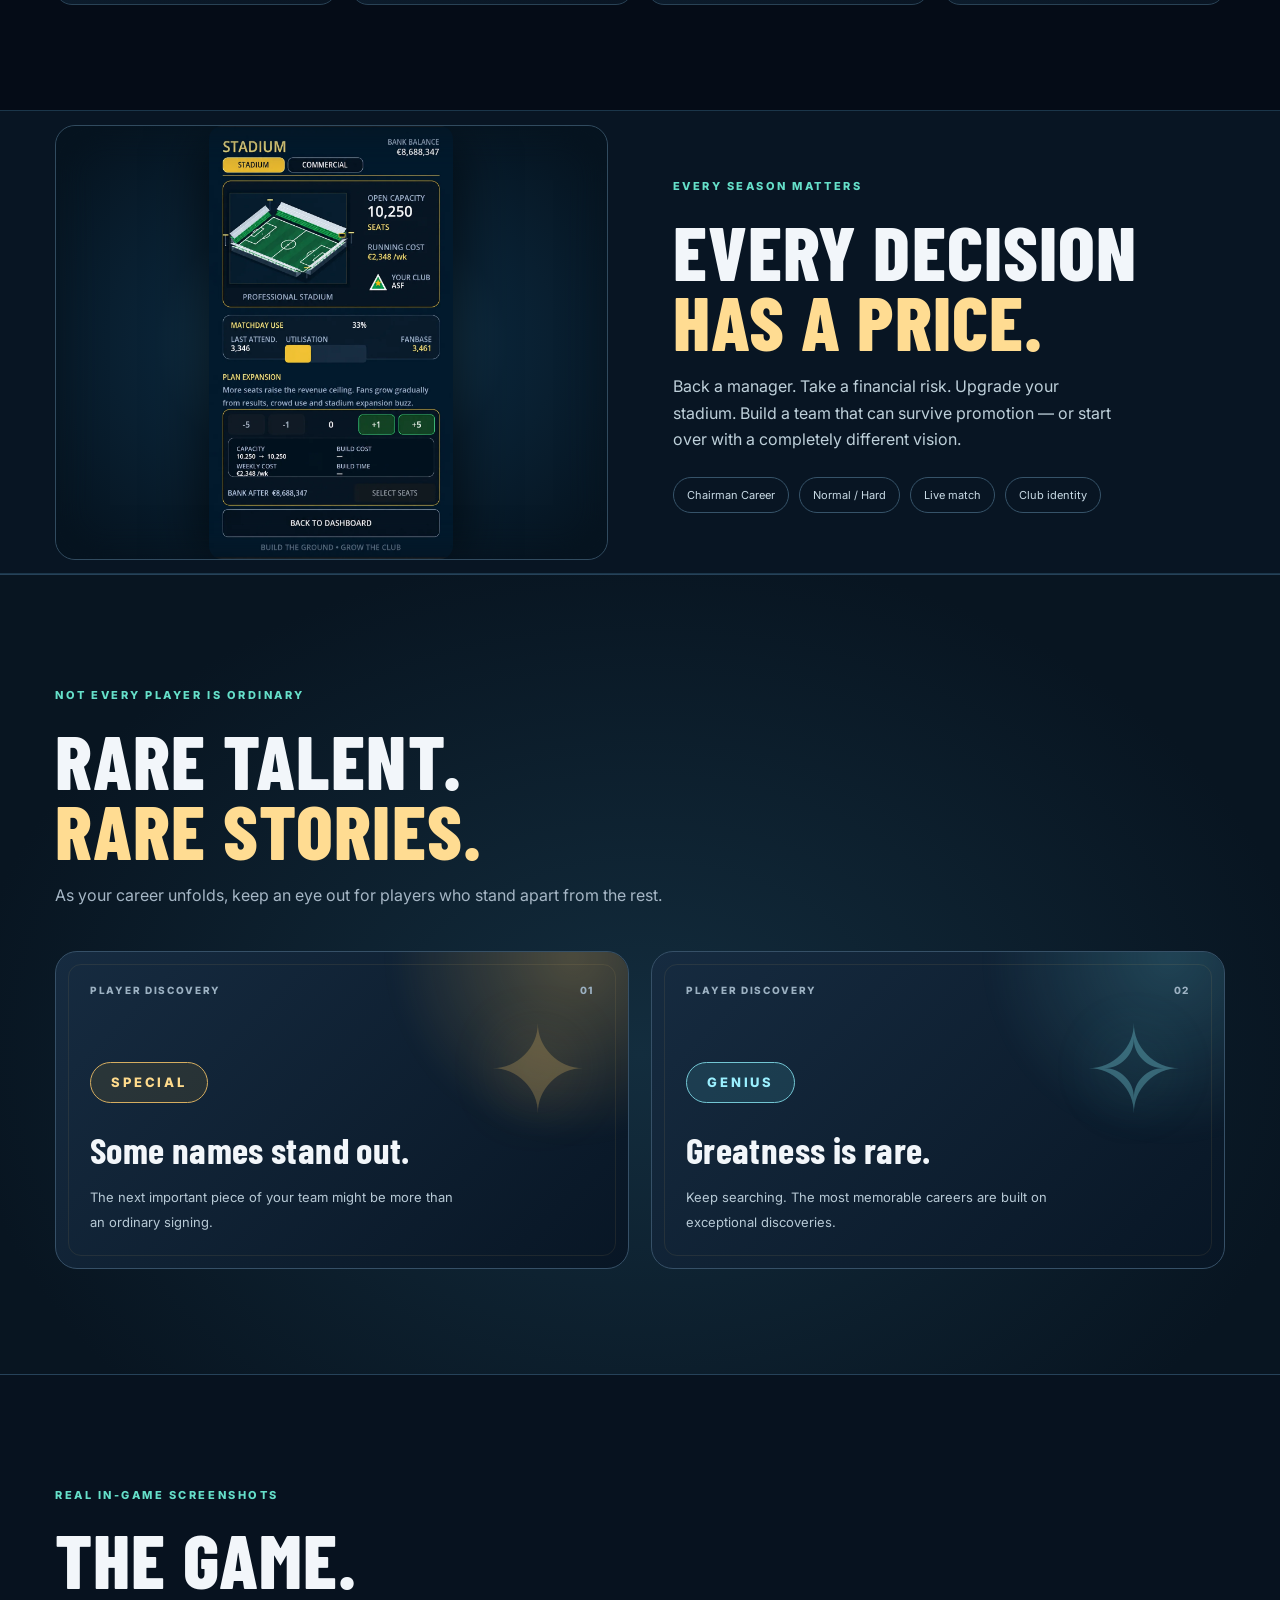
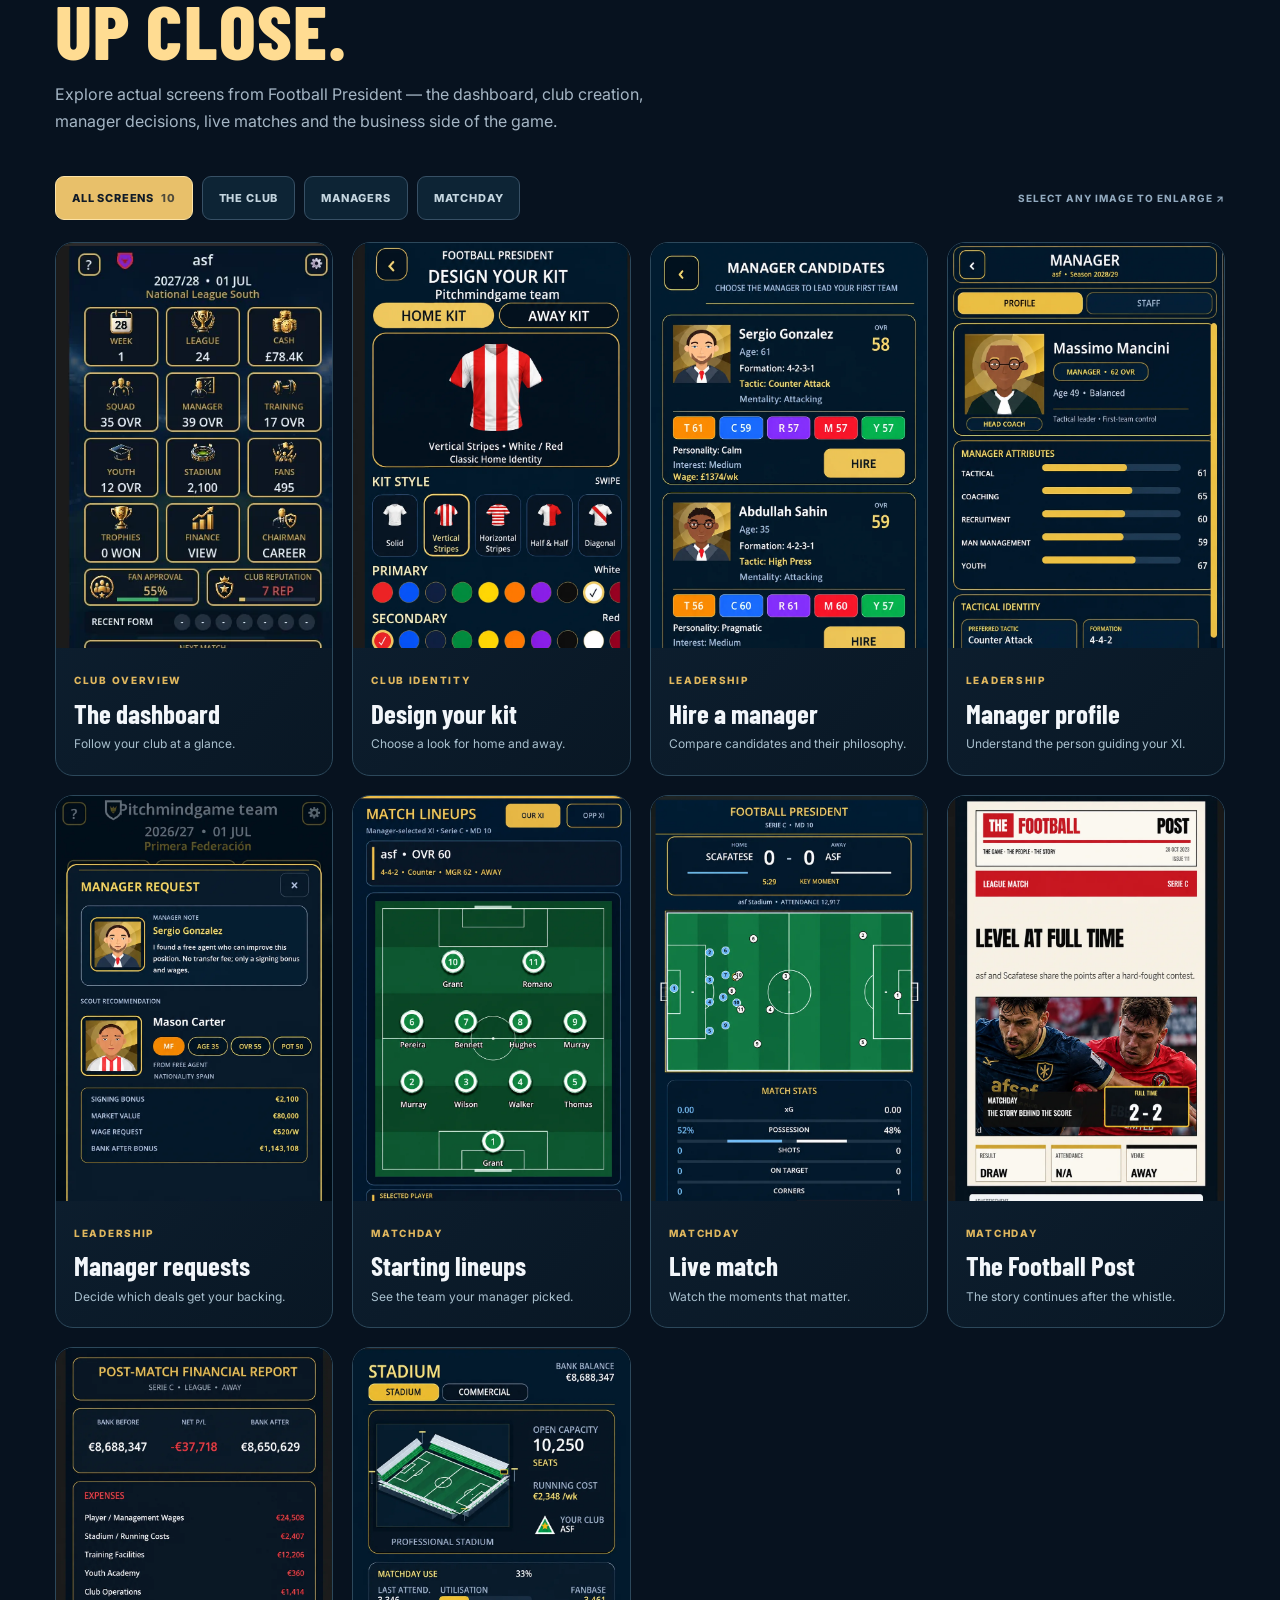
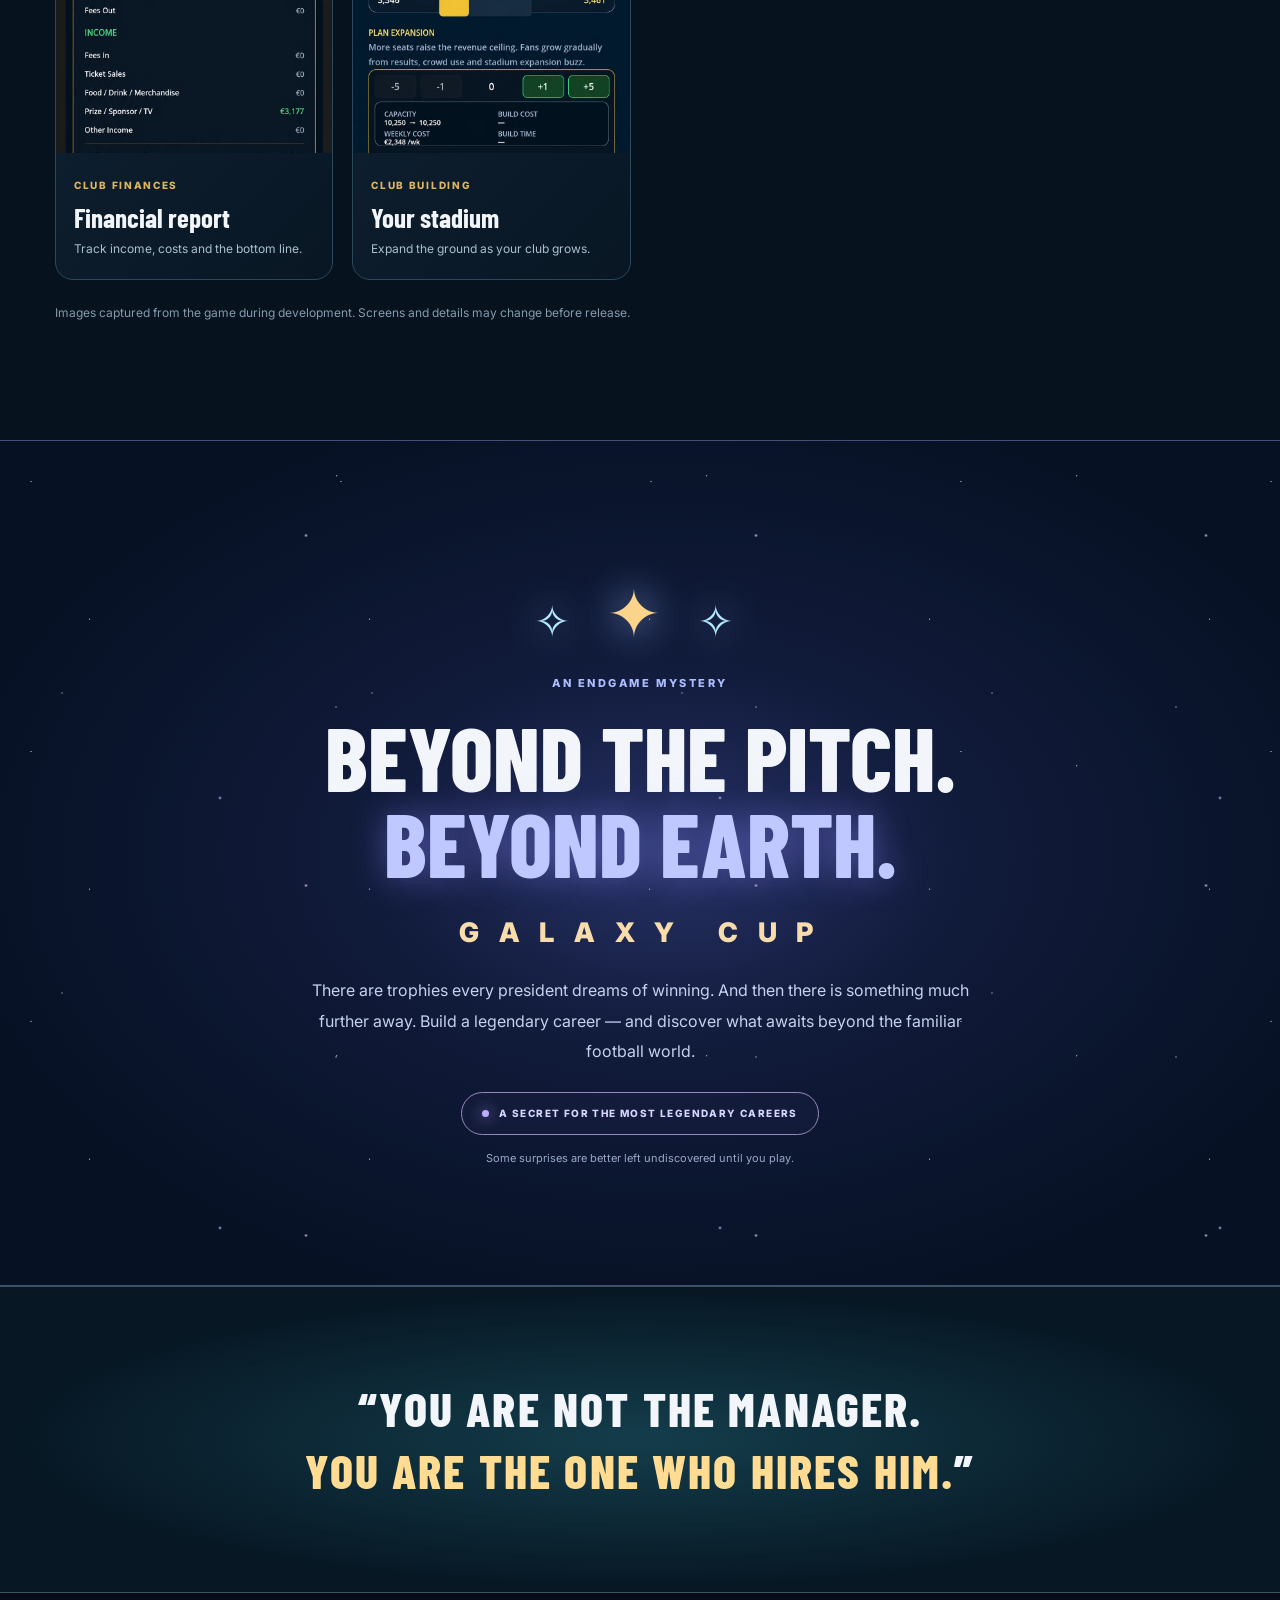
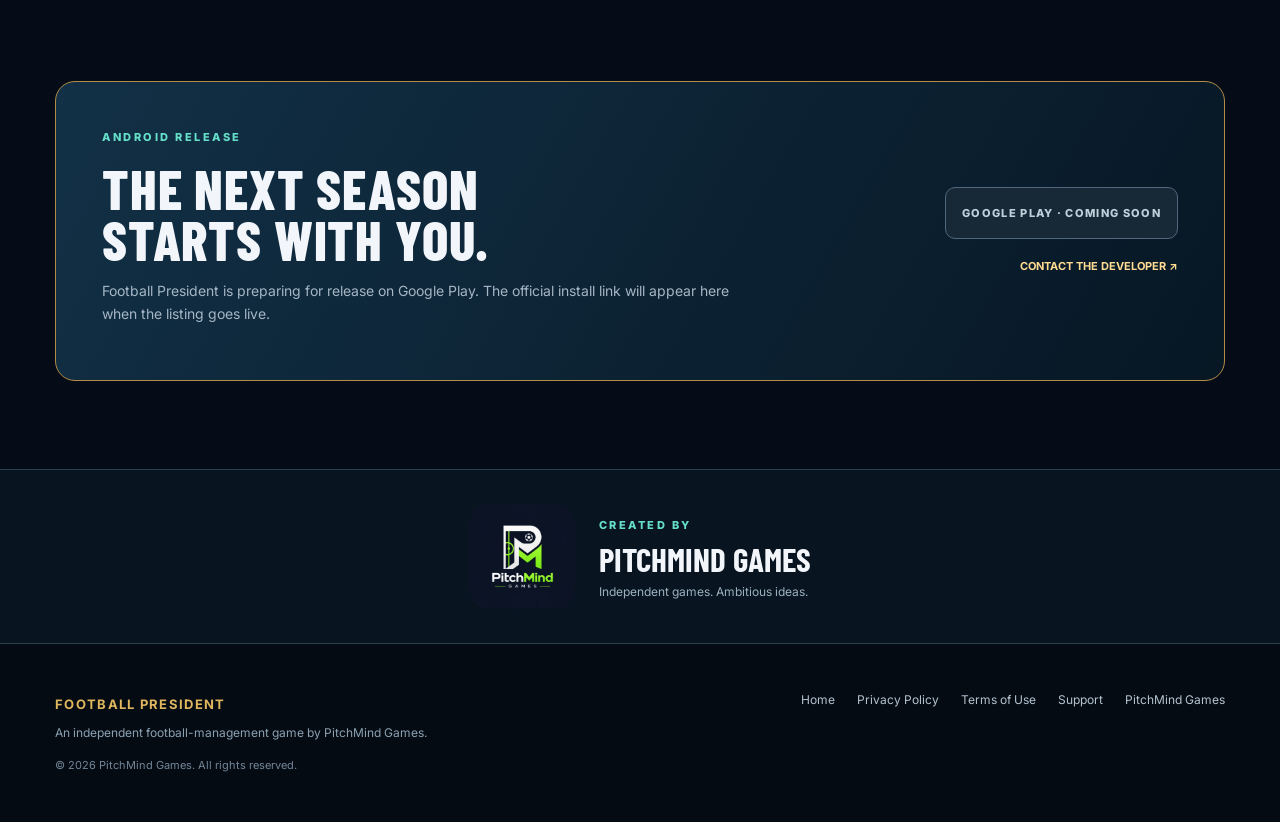
==== commit c5fef736: "Update website - Terms and Privacy Policy" ====
--- a/index.html
+++ b/index.html
@@ -15,7 +15,7 @@
   <div class="container nav">
    <a class="brand" href="index.html" aria-label="Football President home"><img src="assets/football-president-icon.png" alt=""><span>FOOTBALL <b>PRESIDENT</b><small>by PitchMind Games</small></span></a>
    <button type="button" class="mobile-menu" id="menuButton" aria-label="Toggle menu" aria-controls="siteNav" aria-expanded="false">☰</button>
-   <nav id="siteNav" aria-label="Main navigation"><a href="index.html#home">Home</a><a href="index.html#features">Game</a><a href="index.html#screens">Screenshots</a><a href="index.html#secrets">Rare talents</a><a href="index.html#galaxy">Galaxy Cup</a><a href="privacy.html">Privacy</a><a href="contact.html">Contact</a><a class="nav-download" href="index.html#release">Google Play</a></nav>
+   <nav id="siteNav" aria-label="Main navigation"><a href="index.html#home">Home</a><a href="index.html#features">Game</a><a href="index.html#screens">Screenshots</a><a href="index.html#secrets">Rare talents</a><a href="index.html#galaxy">Galaxy Cup</a><a href="privacy.html">Privacy</a><a href="terms.html">Terms</a><a href="contact.html">Contact</a><a class="nav-download" href="index.html#release">Google Play</a></nav>
   </div>
  </header>
  <main>
@@ -103,7 +103,7 @@
   <section class="section launch" id="release"><div class="container launch-box"><div><span class="eyebrow">ANDROID RELEASE</span><h2>THE NEXT SEASON<br>STARTS WITH YOU.</h2><p>Football President is preparing for release on Google Play. The official install link will appear here when the listing goes live.</p></div><div class="launch-action"><span class="pending">GOOGLE PLAY · COMING SOON</span><a href="contact.html">CONTACT THE DEVELOPER ↗</a></div></div></section>
   <section class="developer-strip"><div class="container developer-inner"><img src="assets/pitchmind-games-logo.webp" alt="PitchMind Games logo"><div><span class="eyebrow">CREATED BY</span><h2>PITCHMIND GAMES</h2><p>Independent games. Ambitious ideas.</p></div></div></section>
  </main>
- <footer class="site-footer"><div class="container footer-inner"><div><strong>FOOTBALL PRESIDENT</strong><p>An independent football-management game by PitchMind Games.</p><small>© <span id="year"></span> PitchMind Games. All rights reserved.</small></div><div class="footer-menu"><a href="index.html">Home</a><a href="privacy.html">Privacy Policy</a><a href="contact.html">Support</a><a href="https://flavjoshabani90.github.io/" rel="noopener noreferrer" target="_blank">PitchMind Games</a></div></div></footer>
+ <footer class="site-footer"><div class="container footer-inner"><div><strong>FOOTBALL PRESIDENT</strong><p>An independent football-management game by PitchMind Games.</p><small>© <span id="year"></span> PitchMind Games. All rights reserved.</small></div><div class="footer-menu"><a href="index.html">Home</a><a href="privacy.html">Privacy Policy</a><a href="terms.html">Terms of Use</a><a href="contact.html">Support</a><a href="https://flavjoshabani90.github.io/" rel="noopener noreferrer" target="_blank">PitchMind Games</a></div></div></footer>
  <dialog class="image-lightbox" id="imageLightbox" aria-label="Game screenshot viewer"><div class="lightbox-top"><p class="lightbox-counter" id="lightboxCounter"></p><button type="button" id="closeLightbox" class="lightbox-close" aria-label="Close screenshot">✕</button></div><div class="lightbox-body"><button type="button" class="lightbox-nav previous" id="previousImage" aria-label="Previous screenshot">‹</button><img id="lightboxImage" alt="Game screenshot"><button type="button" class="lightbox-nav next" id="nextImage" aria-label="Next screenshot">›</button></div><p class="lightbox-title" id="lightboxTitle"></p><p class="lightbox-hint">Swipe or use ← → to browse · Esc to close</p></dialog>
  <script src="js/site.js"></script>
 </body></html>
